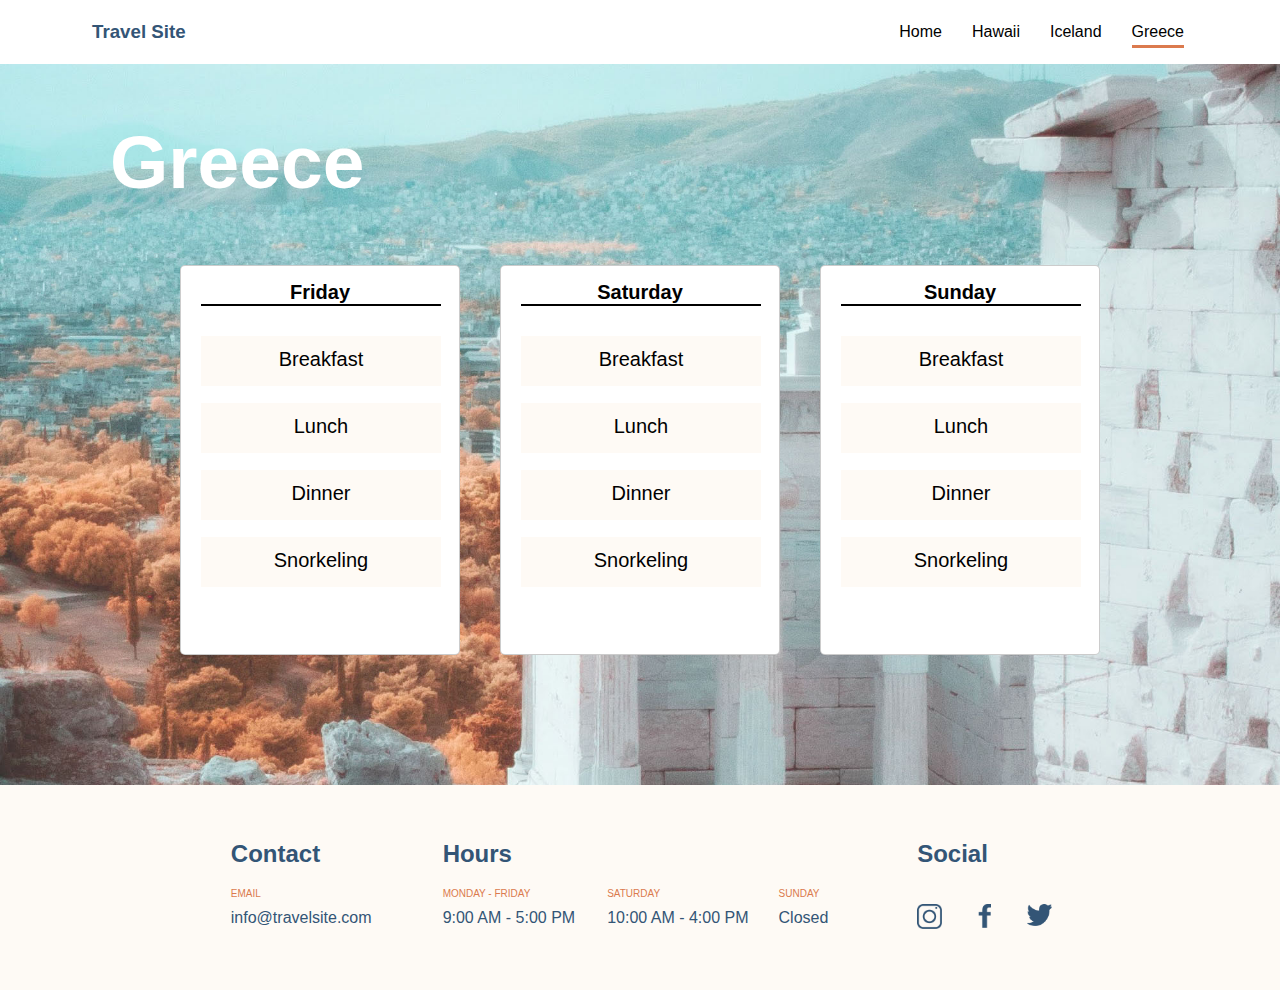
==== pages/greece.html @ 3859edcd "adding my travelsite to github" ====
<!DOCTYPE html>
<html lang="en">
<head>
    <meta charset="UTF-8">
    <meta http-equiv="X-UA-Compatible" content="IE=edge">
    <meta name="viewport" content="width=device-width, initial-scale=1.0">
    <title>Document</title>
    <link rel="stylesheet" href="../css/global.css">
    <link rel="stylesheet" href="../css/destination.css">
</head>
<body>
 <!-- Header -->
 <header class="header">
    <nav class="header__nav">
      <a href="../index.html" class="header__wordmark"><h3>Travel Site</h3></a>
      <ul class="header__list">
        <li class="header__navitems">
          <a href="../index.html" class="header__navlink">Home</a>
        </li>
        <li class="header__navitems">
          <a href="hawaii.html" class="header__navlink">Hawaii</a>
        </li>
        <li class="header__navitems">
          <a href="./iceland.html" class="header__navlink">Iceland</a>
        </li>
        <li class="header__navitems">
          <a href="./greece.html" class="header__navlink" id="header__navlink--active">Greece</a>
        </li>
      </ul>
    </nav>
  </header>
    <!-- Hawaii destination -->
    <section id="greece">
        <h1 class="location__name">Greece</h1>
        <div class="section__destination">
          <div class="recommendations__card--friday">
              <ul class="card__itinerary">
                <li class="card__itinerary-days"><b>Friday</b></li>
                <hr>
                <li class="flex-items__container">Breakfast</li>
                <li class="flex-items">Lunch</li>
                <li class="flex-items">Dinner</li>
                <li class="flex-items">Snorkeling</li>
              </ul>
          </div>
          <div class="recommendations__card--saturday">
              <ul class="card__itinerary">
                <li class="card__itinerary-days"><b>Saturday</b></li>
                <hr>
                <li class="flex-items__container">Breakfast</li>
                <li class="flex-items">Lunch</li>
                <li class="flex-items">Dinner</li>
                <li class="flex-items">Snorkeling</li>
              </ul>
          </div>
          <div class="recommendations__card--sunday">
              <ul class="card__itinerary">
                <li class="card__itinerary-days"><b>Sunday</b></li>
                <hr>
                <li class="flex-items__container">Breakfast</li>
                <li class="flex-items">Lunch</li>
                <li class="flex-items">Dinner</li>
                <li class="flex-items">Snorkeling</li>
              </ul>
          </div>
        </div>
      </section>
      <!-- footer -->
      <footer class="footer__section">
        <section class="footer__container-contact">
          <h2 class="footer__titles">Contact</h2>
          <p class="footer__text">EMAIL</p>
          <p class="footer__subtitles">info@travelsite.com</p>
        </section>
        <section class="footer__container-hours">
          <h2 class="footer__titles">Hours</h2>
        <div class="hours__container">
          <div class="hours__section">
            <p class="footer__text">MONDAY - FRIDAY</p>
            <p class="footer__subtitles">9:00 AM - 5:00 PM</p>
          </div>
          <div class="hours__section" id="hours__saturday">
            <p class="footer__text">SATURDAY</p>
            <p class="footer__subtitles">10:00 AM - 4:00 PM</p>
          </div>
          <div class="hours__section" id="hours__sunday">
            <p class="footer__text">SUNDAY</p>
            <p class="footer__subtitles">Closed</p>
          </div>
        </div>
        </section>
        <section class="footer__container-social">
          <h2 id="footer__title-social">Social</h2>
          <div class="social__icons">
            <a href="https://www.instagram.com"
              ><img
                src="../assets/Icons/icon-instagram.png"
                alt="Instagram"
                class="footer__icon"
            /></a>
            <a href="https://www.facebook.com"
              ><img
                src="../assets/Icons/icon-facebook.png"
                alt="Facebook"
                id="facebook__icon"
            /></a>
            <a href="https://www.twitter.com"
              ><img
                src="../assets/Icons/icon-twitter.png"
                alt="Twitter"
                class="footer__icon"
            /></a>
          </div>
        </section>
      </footer>
</body>
</html>
---- css/global.css ----
*{
    margin: 0;
    padding: 0;
    box-sizing: border-box;  
}
body{
    font-family: Verdana, Geneva, Tahoma, sans-serif;
}
#header__navlink--active{
    border-bottom: .1875rem solid #DB7A4E;
    padding-bottom: .3125rem;
}
.section__destination{
    display: flex;
    justify-content: center;
}
.location__name{
    color: white;
    font-size: 75px;
    position: relative;
    top: -40px;
    left: 110px;
}
#hawaii{
    background-image: url(../assets/Images/hawaii.jpg);
    background-size: 100%;
    background-position: center;
    padding-top: 95px;
    padding-bottom: 6.875rem;
}
#iceland{
    background-image: url(../assets/Images/iceland.jpg);
    background-size: 100%;
    background-position: center;
    padding-top: 95px;
    padding-bottom: 6.875rem;
}
#greece{
    background-image: url(../assets/Images/greece.jpg);
    background-size: 100%;
    background-position: center;
    padding-top: 95px;
    padding-bottom: 6.875rem;
}
---- css/destination.css ----
/* Navigation Bar */
.header{
    background-color: white;
    width: 100%;
}
.header__nav{
    display: flex;
    justify-content: space-between;
    align-items: center;
    padding: .0625rem
}
.header__wordmark{
    text-decoration: none;
    color:#335576;
    margin: 1.25rem;
    padding-left: 4.4375rem;
}
.header__navitems{
    justify-content: space-between;
    margin: .9375rem;
}
#header__navlink--active{
    border-bottom: .1875rem solid #DB7A4E;
    padding-bottom: .3125rem;
}
.header__navlink{
    text-decoration: none;
    color: black;
    justify-content: space-between;
}
.header__list{
    align-items: flex-end;
    display: flex;
    justify-content: space-around;
    list-style-type: none;
    padding-right: 5rem;
}
/* Hawaii destination */
.recommendations__card--friday{
    width: 280px;
    height: 390px;
    margin:1.25rem;
    border-radius: 5px;
    border: 1px solid rgba(0,0,0,0.2);
    background-color: white;
}
.recommendations__card--saturday{
    width: 280px;
    height: 390px;
    margin:1.25rem;
    border-radius: 5px;
    border: 1px solid rgba(0,0,0,20%);
    background-color: white;
}
.recommendations__card--sunday{
    width: 280px;
    height: 390px;
    margin:1.25rem;
    border-radius: .3125rem;
    border: 1px solid rgba(0,0,0,20%);
    background-color: white;
}
.card__itinerary{
    list-style-type: none;
    text-align: center;
    flex-direction: column;
}
.flex-items{
    background-color: #FEFAF5;
    width: 240px;
    height: 50px;
    justify-content: center;
    align-items: center;
    font-size: 1.25rem;
    font-weight: 300;
    margin-top: 1.0625rem;
    margin-left: 1.25rem;
    padding-top: .75rem;
}  
.flex-items__container{
    background-color: #FEFAF5;
    width: 240px;
    height: 50px;
    justify-content: center;
    align-items: center;
    font-size: 1.25rem;
    font-weight: 300;
    margin-top: 1.875rem;
    margin-left: 1.25rem;
    padding-top: .75rem;
}
.card__itinerary-days{
    font-size: 1.25rem;
    padding-top: .9375rem;
}
hr{
    border: 1.25px solid black;
    width: 240px;
    position: relative;
    left: 20px;
}
/* footer */
.footer__section{
    display: flex;
    justify-content: space-evenly;
    background-color: #FEFAF5;
    padding-top: 3.4375rem;
}
.footer__container-contact{
    width:100px;
    height: 150px;
    padding-left: 5.4375rem;
    margin-left: 3.4375rem;
}
.footer__titles{
    color: #335576;
}
.footer__text{
    color: #DB7A4E;
    padding-top: 1.25rem;
    padding-bottom: .625rem;
    font-size: .625rem;
}
.footer__subtitles{
    color: #335576
}
.footer__container-hours{
    padding-left: 6.875rem;
}
.hours__container{
    display: flex;
    justify-content: center;
    align-items: center;
}
div.hours__section{
    justify-content: center;
    align-items: center;
}
.footer__container-social{
    padding-right: 6.875rem;
    margin-right: 1.8125rem;
}
#footer__title-social{
    color: #335576;
    padding-bottom: 2.2188rem; 
}
.social__icons{
    display: flex;
    justify-content: space-between;
    width: 135px;
}
.footer__icon{
    width: 25px;
}
#facebook__icon{
    width: 13px;
}
.hours__container{
    display: flex;
    justify-content: center;
    align-items: center;
}
#hours__saturday{
    padding-left: 2rem;
}
#hours__sunday{
    padding-left: 1.875rem;
}
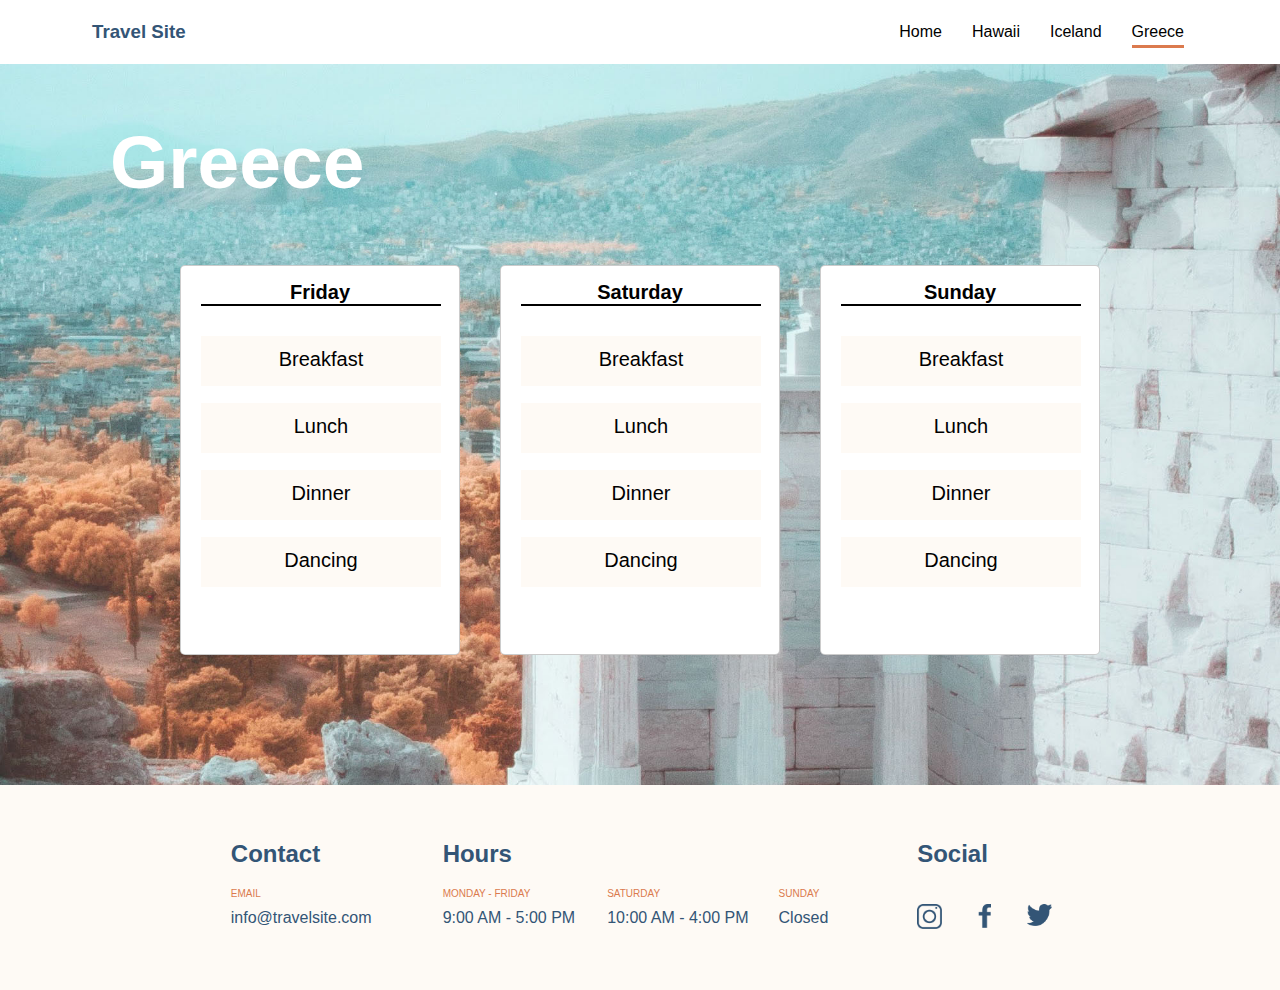
==== commit 688cc89e: "modified" ====
--- a/pages/greece.html
+++ b/pages/greece.html
@@ -9,109 +9,109 @@
     <link rel="stylesheet" href="../css/destination.css">
 </head>
 <body>
- <!-- Header -->
- <header class="header">
+<!-- Header -->
+<header class="header">
     <nav class="header__nav">
-      <a href="../index.html" class="header__wordmark"><h3>Travel Site</h3></a>
-      <ul class="header__list">
-        <li class="header__navitems">
-          <a href="../index.html" class="header__navlink">Home</a>
-        </li>
-        <li class="header__navitems">
-          <a href="hawaii.html" class="header__navlink">Hawaii</a>
-        </li>
-        <li class="header__navitems">
-          <a href="./iceland.html" class="header__navlink">Iceland</a>
-        </li>
-        <li class="header__navitems">
-          <a href="./greece.html" class="header__navlink" id="header__navlink--active">Greece</a>
-        </li>
-      </ul>
+        <a href="../index.html" class="header__wordmark"><h3>Travel Site</h3></a>
+        <ul class="header__list">
+            <li class="header__navitems">
+                <a href="../index.html" class="header__navlink">Home</a>
+            </li>
+            <li class="header__navitems">
+                <a href="hawaii.html" class="header__navlink">Hawaii</a>
+            </li>
+            <li class="header__navitems">
+                <a href="./iceland.html" class="header__navlink">Iceland</a>
+            </li>
+            <li class="header__navitems">
+                <a href="./greece.html" class="header__navlink" id="header__navlink--active">Greece</a>
+            </li>
+        </ul>
     </nav>
-  </header>
-    <!-- Hawaii destination -->
+</header>
+<!-- Hawaii destination -->
     <section id="greece">
         <h1 class="location__name">Greece</h1>
-        <div class="section__destination">
-          <div class="recommendations__card--friday">
-              <ul class="card__itinerary">
-                <li class="card__itinerary-days"><b>Friday</b></li>
-                <hr>
-                <li class="flex-items__container">Breakfast</li>
-                <li class="flex-items">Lunch</li>
-                <li class="flex-items">Dinner</li>
-                <li class="flex-items">Snorkeling</li>
-              </ul>
-          </div>
-          <div class="recommendations__card--saturday">
-              <ul class="card__itinerary">
-                <li class="card__itinerary-days"><b>Saturday</b></li>
-                <hr>
-                <li class="flex-items__container">Breakfast</li>
-                <li class="flex-items">Lunch</li>
-                <li class="flex-items">Dinner</li>
-                <li class="flex-items">Snorkeling</li>
-              </ul>
-          </div>
-          <div class="recommendations__card--sunday">
-              <ul class="card__itinerary">
-                <li class="card__itinerary-days"><b>Sunday</b></li>
-                <hr>
-                <li class="flex-items__container">Breakfast</li>
-                <li class="flex-items">Lunch</li>
-                <li class="flex-items">Dinner</li>
-                <li class="flex-items">Snorkeling</li>
-              </ul>
-          </div>
-        </div>
-      </section>
-      <!-- footer -->
-      <footer class="footer__section">
-        <section class="footer__container-contact">
-          <h2 class="footer__titles">Contact</h2>
-          <p class="footer__text">EMAIL</p>
-          <p class="footer__subtitles">info@travelsite.com</p>
+            <div class="section__destination">
+            <div class="recommendations__card--friday">
+                <ul class="card__itinerary">
+                    <li class="card__itinerary-days"><b>Friday</b></li>
+                    <hr>
+                    <li class="flex-items__container">Breakfast</li>
+                    <li class="flex-items">Lunch</li>
+                    <li class="flex-items">Dinner</li>
+                    <li class="flex-items">Dancing</li>
+                </ul>
+            </div>
+            <div class="recommendations__card--saturday">
+                <ul class="card__itinerary">
+                    <li class="card__itinerary-days"><b>Saturday</b></li>
+                    <hr>
+                    <li class="flex-items__container">Breakfast</li>
+                    <li class="flex-items">Lunch</li>
+                    <li class="flex-items">Dinner</li>
+                    <li class="flex-items">Dancing</li>
+                </ul>
+            </div>
+            <div class="recommendations__card--sunday">
+                <ul class="card__itinerary">
+                    <li class="card__itinerary-days"><b>Sunday</b></li>
+                    <hr>
+                    <li class="flex-items__container">Breakfast</li>
+                    <li class="flex-items">Lunch</li>
+                    <li class="flex-items">Dinner</li>
+                    <li class="flex-items">Dancing</li>
+                </ul>
+            </div>
+            </div>
         </section>
-        <section class="footer__container-hours">
-          <h2 class="footer__titles">Hours</h2>
-        <div class="hours__container">
-          <div class="hours__section">
-            <p class="footer__text">MONDAY - FRIDAY</p>
-            <p class="footer__subtitles">9:00 AM - 5:00 PM</p>
-          </div>
-          <div class="hours__section" id="hours__saturday">
-            <p class="footer__text">SATURDAY</p>
-            <p class="footer__subtitles">10:00 AM - 4:00 PM</p>
-          </div>
-          <div class="hours__section" id="hours__sunday">
-            <p class="footer__text">SUNDAY</p>
-            <p class="footer__subtitles">Closed</p>
-          </div>
-        </div>
-        </section>
-        <section class="footer__container-social">
-          <h2 id="footer__title-social">Social</h2>
-          <div class="social__icons">
-            <a href="https://www.instagram.com"
-              ><img
-                src="../assets/Icons/icon-instagram.png"
-                alt="Instagram"
-                class="footer__icon"
-            /></a>
-            <a href="https://www.facebook.com"
-              ><img
-                src="../assets/Icons/icon-facebook.png"
-                alt="Facebook"
-                id="facebook__icon"
-            /></a>
-            <a href="https://www.twitter.com"
-              ><img
-                src="../assets/Icons/icon-twitter.png"
-                alt="Twitter"
-                class="footer__icon"
-            /></a>
-          </div>
-        </section>
-      </footer>
+        <!-- footer -->
+        <footer class="footer__section">
+            <section class="footer__container-contact">
+            <h2 class="footer__titles">Contact</h2>
+            <p class="footer__text">EMAIL</p>
+            <p class="footer__subtitles">info@travelsite.com</p>
+            </section>
+            <section class="footer__container-hours">
+            <h2 class="footer__titles">Hours</h2>
+            <div class="hours__container">
+            <div class="hours__section">
+                <p class="footer__text">MONDAY - FRIDAY</p>
+                <p class="footer__subtitles">9:00 AM - 5:00 PM</p>
+            </div>
+            <div class="hours__section" id="hours__saturday">
+                <p class="footer__text">SATURDAY</p>
+                <p class="footer__subtitles">10:00 AM - 4:00 PM</p>
+            </div>
+            <div class="hours__section" id="hours__sunday">
+                <p class="footer__text">SUNDAY</p>
+                <p class="footer__subtitles">Closed</p>
+            </div>
+            </div>
+            </section>
+            <section class="footer__container-social">
+            <h2 id="footer__title-social">Social</h2>
+            <div class="social__icons">
+                <a href="https://www.instagram.com"
+                ><img
+                    src="../assets/Images/icon-instagram.png"
+                    alt="Instagram"
+                    class="footer__icon"
+                /></a>
+                <a href="https://www.facebook.com"
+                ><img
+                    src="../assets/Images/icon-facebook.png"
+                    alt="Facebook"
+                    id="facebook__icon"
+                /></a>
+                <a href="https://www.twitter.com"
+                ><img
+                    src="../assets/Images/icon-twitter.png"
+                    alt="Twitter"
+                    class="footer__icon"
+                /></a>
+            </div>
+            </section>
+        </footer>
 </body>
 </html>--- a/css/global.css
+++ b/css/global.css
@@ -25,20 +25,20 @@
     background-image: url(../assets/Images/hawaii.jpg);
     background-size: 100%;
     background-position: center;
-    padding-top: 95px;
+    padding-top: 5.9375rem;
     padding-bottom: 6.875rem;
 }
 #iceland{
     background-image: url(../assets/Images/iceland.jpg);
     background-size: 100%;
     background-position: center;
-    padding-top: 95px;
+    padding-top: 5.9375rem;
     padding-bottom: 6.875rem;
 }
 #greece{
     background-image: url(../assets/Images/greece.jpg);
     background-size: 100%;
     background-position: center;
-    padding-top: 95px;
+    padding-top: 5.9375rem;
     padding-bottom: 6.875rem;
 }